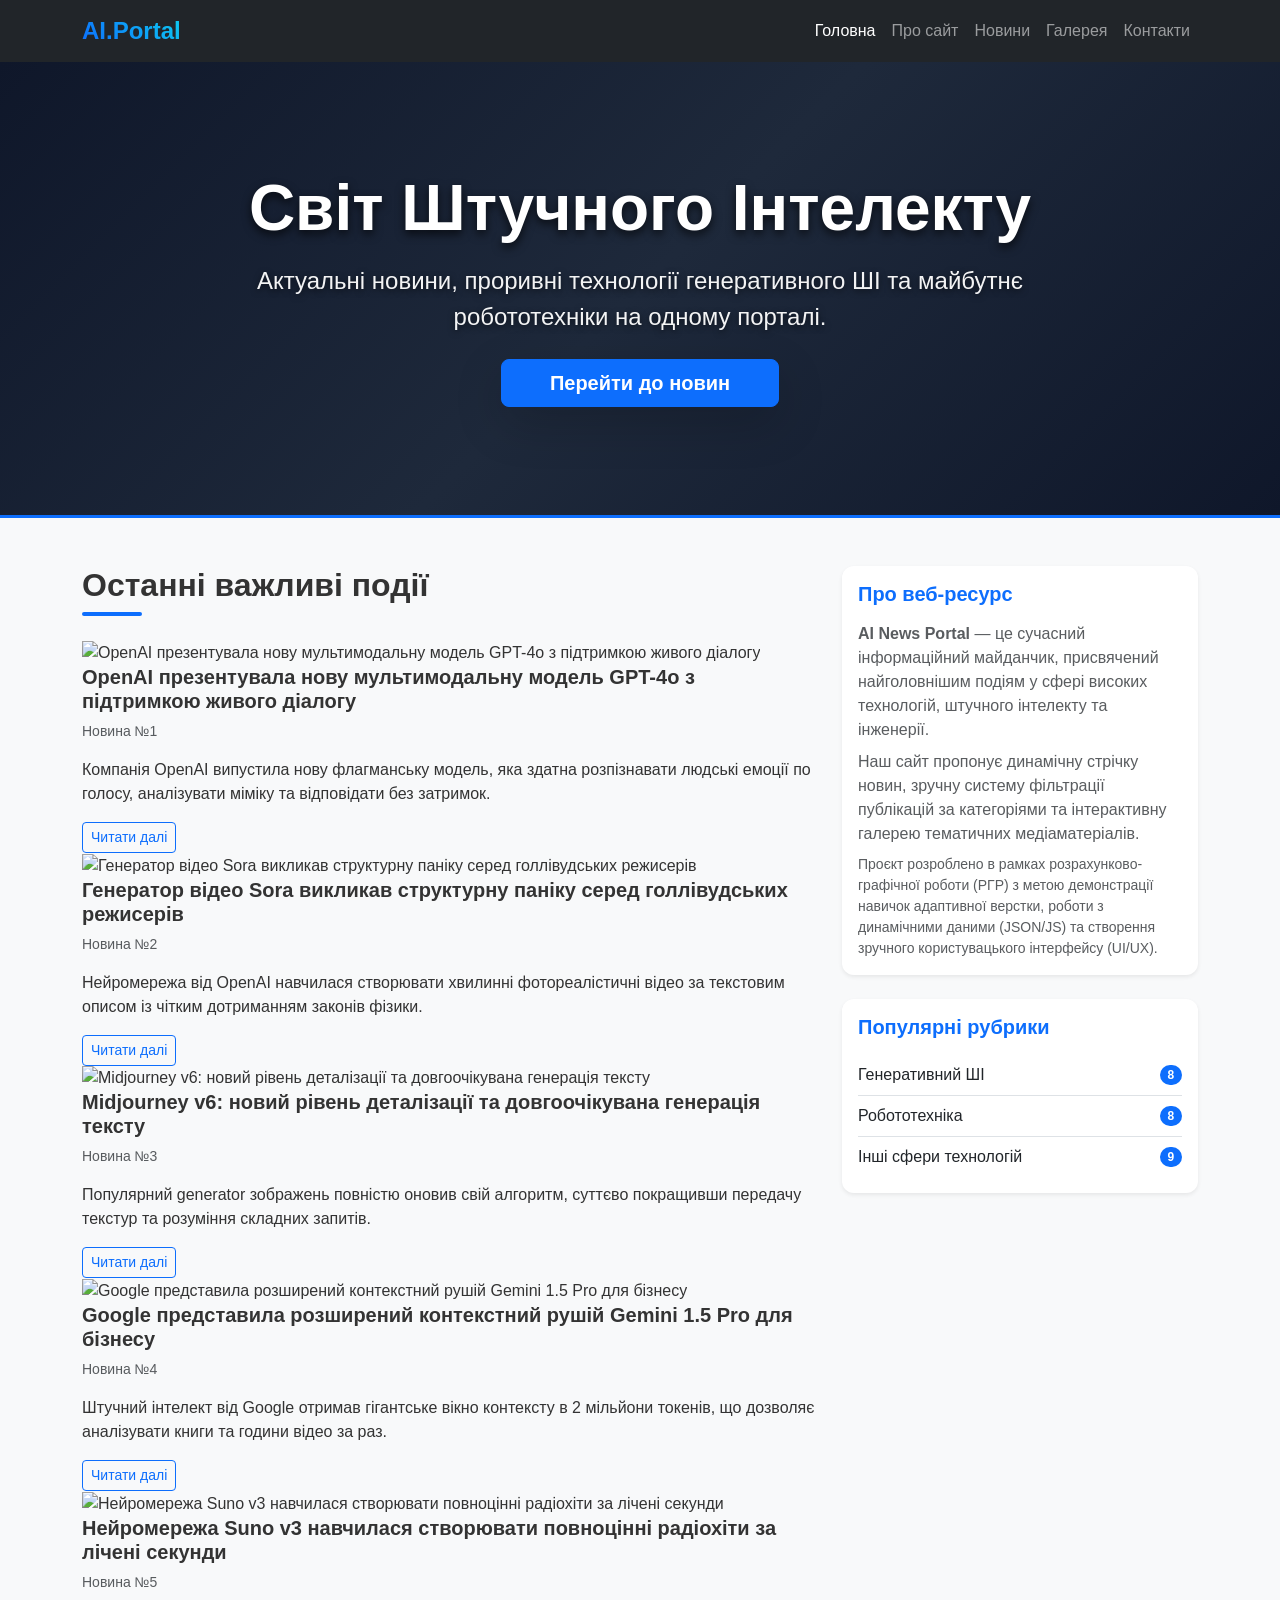
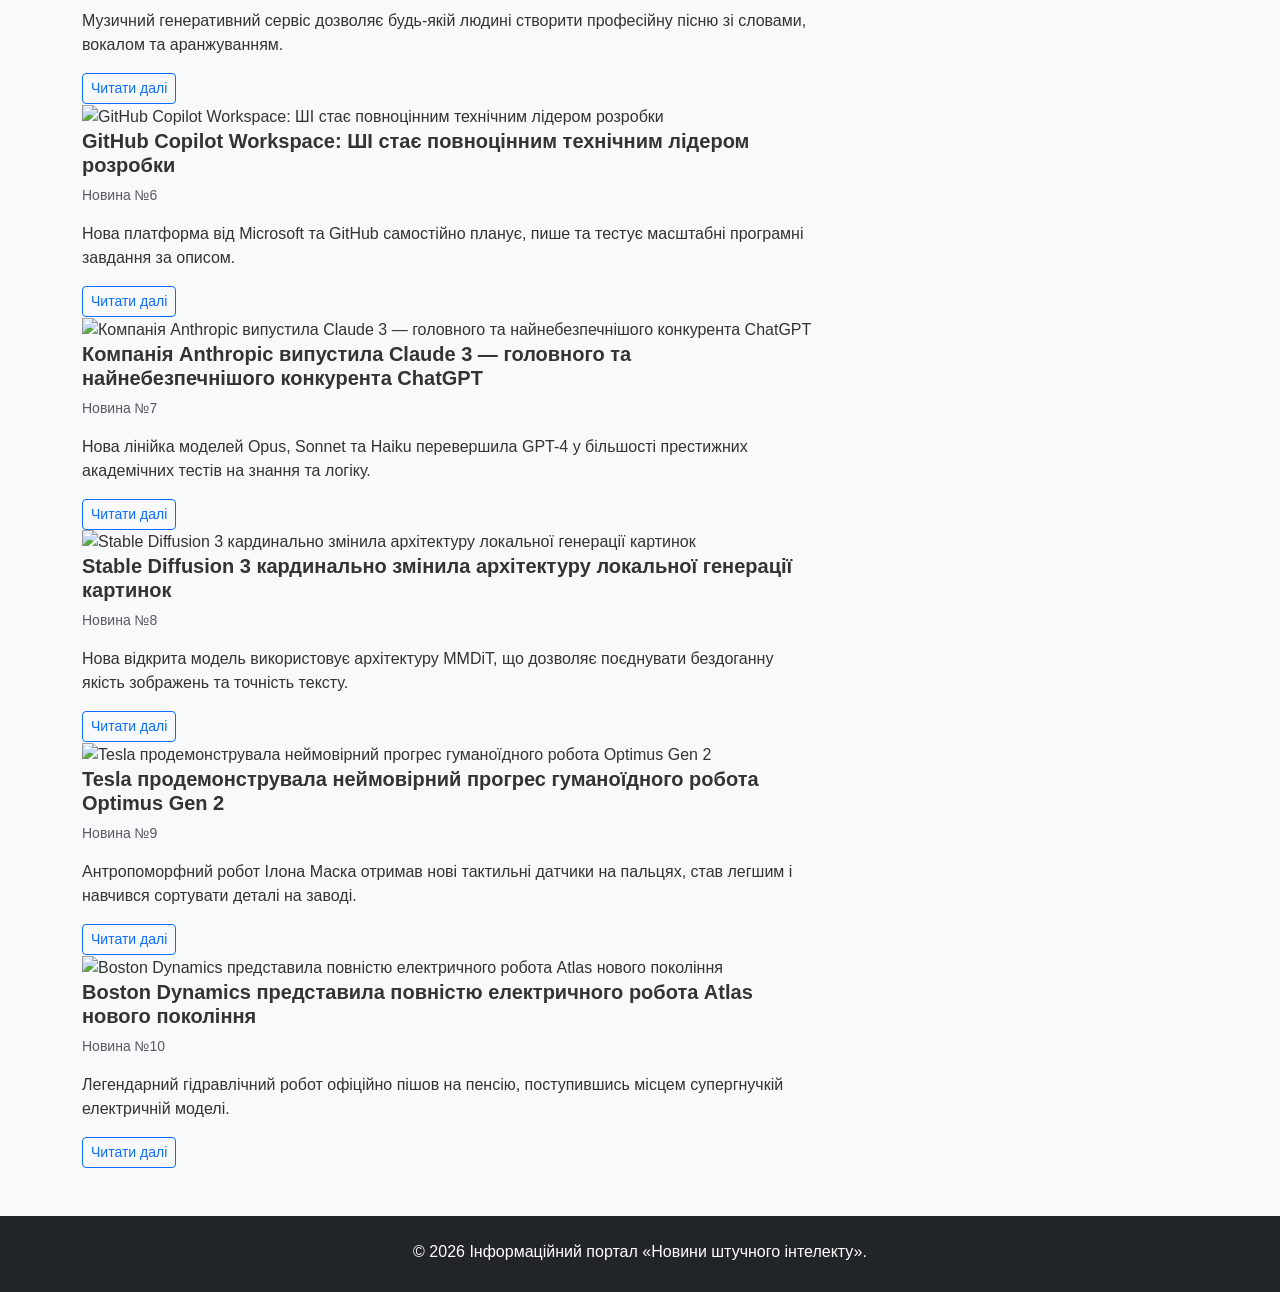
==== index.html @ ed29f71c "Add files via upload" ====
<!DOCTYPE html>
<html lang="uk">
<head>
    <meta charset="UTF-8">
    <meta name="viewport" content="width=device-width, initial-scale=1.0">
    <title>Головна | AI News Portal</title>
    <link href="https://cdn.jsdelivr.net/npm/bootstrap@5.3.2/dist/css/bootstrap.min.css" rel="stylesheet">
    <link rel="stylesheet" href="style.css">
</head>
<body>

    <header class="bg-dark text-white sticky-top">
        <nav class="navbar navbar-expand-lg navbar-dark container">
            <div class="container-fluid">
                <a class="navbar-brand" href="index.html"><span class="text-gradient">AI.Portal</span></a>
                <button class="navbar-toggler" type="button" data-bs-toggle="collapse" data-bs-target="#navbarNav">
                    <span class="navbar-toggler-icon"></span>
                </button>
                <div class="collapse navbar-collapse" id="navbarNav">
                    <ul class="navbar-nav ms-auto">
                        <li class="nav-item"><a class="nav-link active" href="index.html">Головна</a></li>
                        <li class="nav-item"><a class="nav-link" href="about.html">Про сайт</a></li>
                        <li class="nav-item"><a class="nav-link" href="news.html">Новини</a></li>
                        <li class="nav-item"><a class="nav-link" href="gallery.html">Галерея</a></li>
                        <li class="nav-item"><a class="nav-link" href="contacts.html">Контакти</a></li>
                    </ul>
                </div>
            </div>
        </nav>
    </header>

    <section class="hero-section text-center text-white d-flex align-items-center justify-content-center">
        <div class="container py-2">
            <h1 class="display-3 fw-bold mb-3" style="text-shadow: 0 4px 10px rgba(0,0,0,0.7);">Світ Штучного Інтелекту</h1>
            <p class="lead mb-4 fs-4 text-white" style="max-width: 800px; margin: 0 auto; text-shadow: 0 2px 6px rgba(0,0,0,0.6); opacity: 0.95;">
                Актуальні новини, проривні технології генеративного ШІ та майбутнє робототехніки на одному порталі.
            </p>
            <div class="mt-4">
                <a href="news.html" class="btn btn-primary btn-lg px-5 py-2.5 shadow-lg fw-bold">Перейти до новин</a>
            </div>
        </div>
    </section>

    <main class="container my-5">
        <div class="row">
            <div class="col-lg-8">
                <h2 class="fw-bold mb-4 position-relative section-title">Останні важливі події</h2>
                
                <div id="top-news-grid" class="news-container">
                    </div>
            </div>

            <div class="col-lg-4 mt-5 mt-lg-0">
                <div class="sticky-sidebar">
                    <div class="card sidebar-card mb-4 border-0 shadow-sm">
                        <div class="card-body">
                            <h5 class="fw-bold mb-3 text-primary">Про веб-ресурс</h5>
                            <p class="text-muted mb-2"><strong>AI News Portal</strong> — це сучасний інформаційний майданчик, присвячений найголовнішим подіям у сфері високих технологій, штучного інтелекту та інженерії.</p>
                            <p class="text-muted mb-2">Наш сайт пропонує динамічну стрічку новин, зручну систему фільтрації публікацій за категоріями та інтерактивну галерею тематичних медіаматеріалів.</p>
                            <p class="text-muted small mb-0">Проєкт розроблено в рамках розрахунково-графічної роботи (РГР) з метою демонстрації навичок адаптивної верстки, роботи з динамічними даними (JSON/JS) та створення зручного користувацького інтерфейсу (UI/UX).</p>
                        </div>
                    </div>

                    <div class="card sidebar-card border-0 shadow-sm">
                        <div class="card-body">
                            <h5 class="fw-bold mb-3 text-primary">Популярні рубрики</h5>
                            <div class="list-group list-group-flush">
                                <a href="news.html" class="list-group-item list-group-item-action d-flex justify-content-between align-items-center px-0">
                                    Генеративний ШІ <span class="badge bg-primary rounded-pill">8</span>
                                </a>
                                <a href="news.html" class="list-group-item list-group-item-action d-flex justify-content-between align-items-center px-0">
                                    Робототехніка <span class="badge bg-primary rounded-pill">8</span>
                                </a>
                                <a href="news.html" class="list-group-item list-group-item-action d-flex justify-content-between align-items-center px-0">
                                    Інші сфери технологій <span class="badge bg-primary rounded-pill">9</span>
                                </a>
                            </div>
                        </div>
                    </div>
                </div>
            </div>
        </div>
    </main>

    <div class="modal fade" id="newsModal" tabindex="-1" aria-labelledby="newsModalLabel" aria-hidden="true">
        <div class="modal-dialog modal-lg modal-dialog-centered">
            <div class="modal-content">
                <div class="modal-header bg-dark text-white">
                    <h5 class="modal-title" id="newsModalLabel">Назва новини</h5>
                    <button type="button" class="btn-close btn-close-white" data-bs-dismiss="modal" aria-label="Close"></button>
                </div>
                <div class="modal-body">
                    <img id="modal-img" src="" alt="" class="img-fluid rounded mb-3 w-100" style="max-height: 400px; object-fit: cover;">
                    <div id="modal-text" class="fs-5 lh-base"></div>
                </div>
                <div class="modal-footer">
                    <button type="button" class="btn btn-secondary" data-bs-dismiss="modal">Закрити</button>
                </div>
            </div>
        </div>
    </div>

    <footer class="bg-dark text-white text-center py-4 mt-5">
        <p class="mb-1">© 2026 Інформаційний портал «Новини штучного інтелекту».</p>
    </footer>

    <script src="https://code.jquery.com/jquery-3.7.1.min.js"></script>
    <script src="https://cdn.jsdelivr.net/npm/bootstrap@5.3.2/dist/js/bootstrap.bundle.min.js"></script>
    <script src="script.js"></script>
</body>
</html>
---- style.css ----
/* Загальні стилі сайту */
body {
    font-family: 'Segoe UI', Tahoma, Geneva, Verdana, sans-serif;
    background-color: #f8f9fa;
    color: #333333;
}

/* Градієнтний логотип в шапці */
.text-gradient {
    background: linear-gradient(45deg, #0d6efd, #0dcaf0);
    -webkit-background-clip: text;
    -webkit-text-fill-color: transparent;
    font-weight: bold;
    font-size: 1.5rem;
}

/* НАДІЙНИЙ ТЕМНИЙ БАННЕР (ГРАДІЄНТ ЗАМІСТЬ КАРТИНКИ) */
.hero-section {
    /* Сучасний глибокий хай-тек градієнт, який працює ЗАВЖДИ */
    background: linear-gradient(135deg, #0f172a 0%, #1e293b 50%, #0f172a 100%);
    padding: 100px 0; /* Комфортні відступи */
    position: relative;
    border-bottom: 3px solid #0d6efd; /* Стильна синя лінія знизу баннера */
}

/* Заголовок секції новин */
.section-title::after {
    content: '';
    display: block;
    width: 60px;
    height: 4px;
    background: #0d6efd;
    margin-top: 8px;
    border-radius: 2px;
}

/* Фіксований сайдбар при прокрутці */
.sticky-sidebar {
    position: sticky;
    top: 90px;
}

/* Стилізація карток */
.sidebar-card, .news-card {
    border-radius: 12px !important;
    transition: transform 0.2s ease, box-shadow 0.2s ease;
}

.news-card:hover {
    transform: translateY(-5px);
    box-shadow: 0 10px 20px rgba(0,0,0,0.15) !important;
}
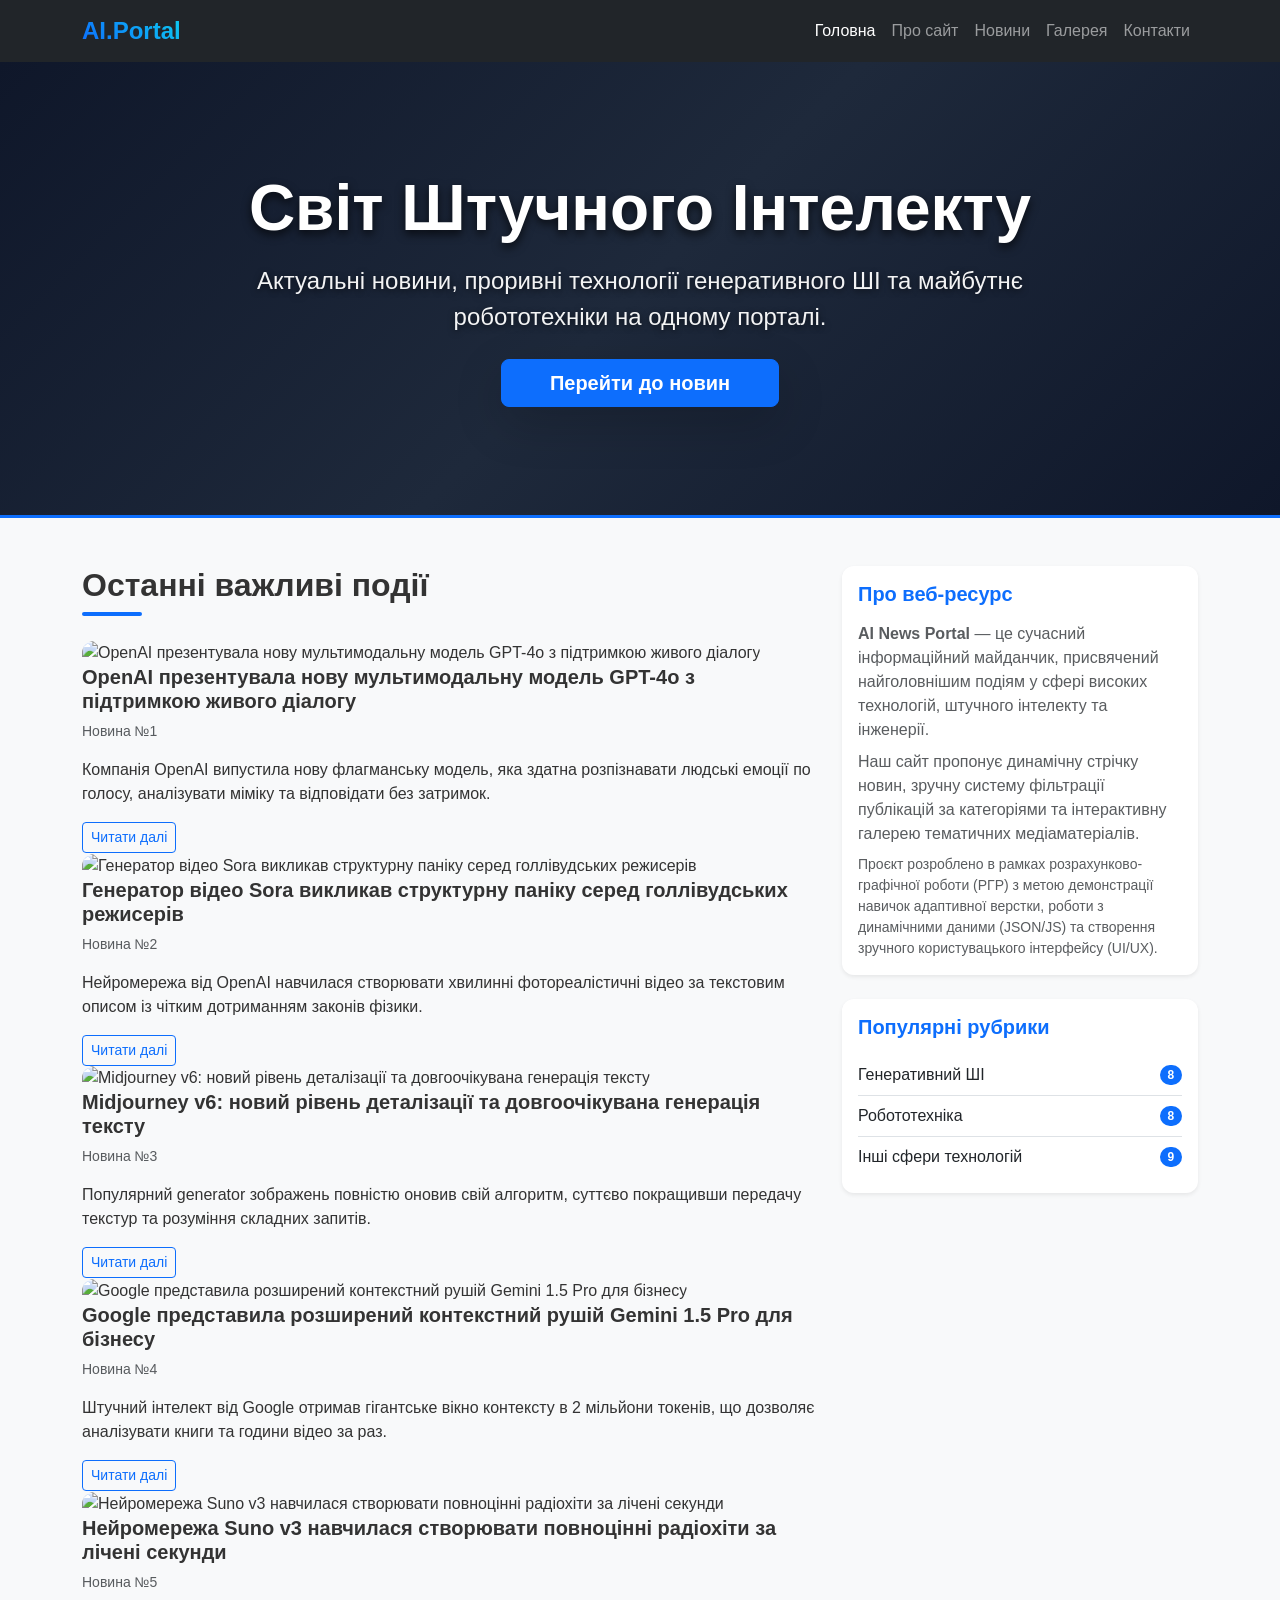
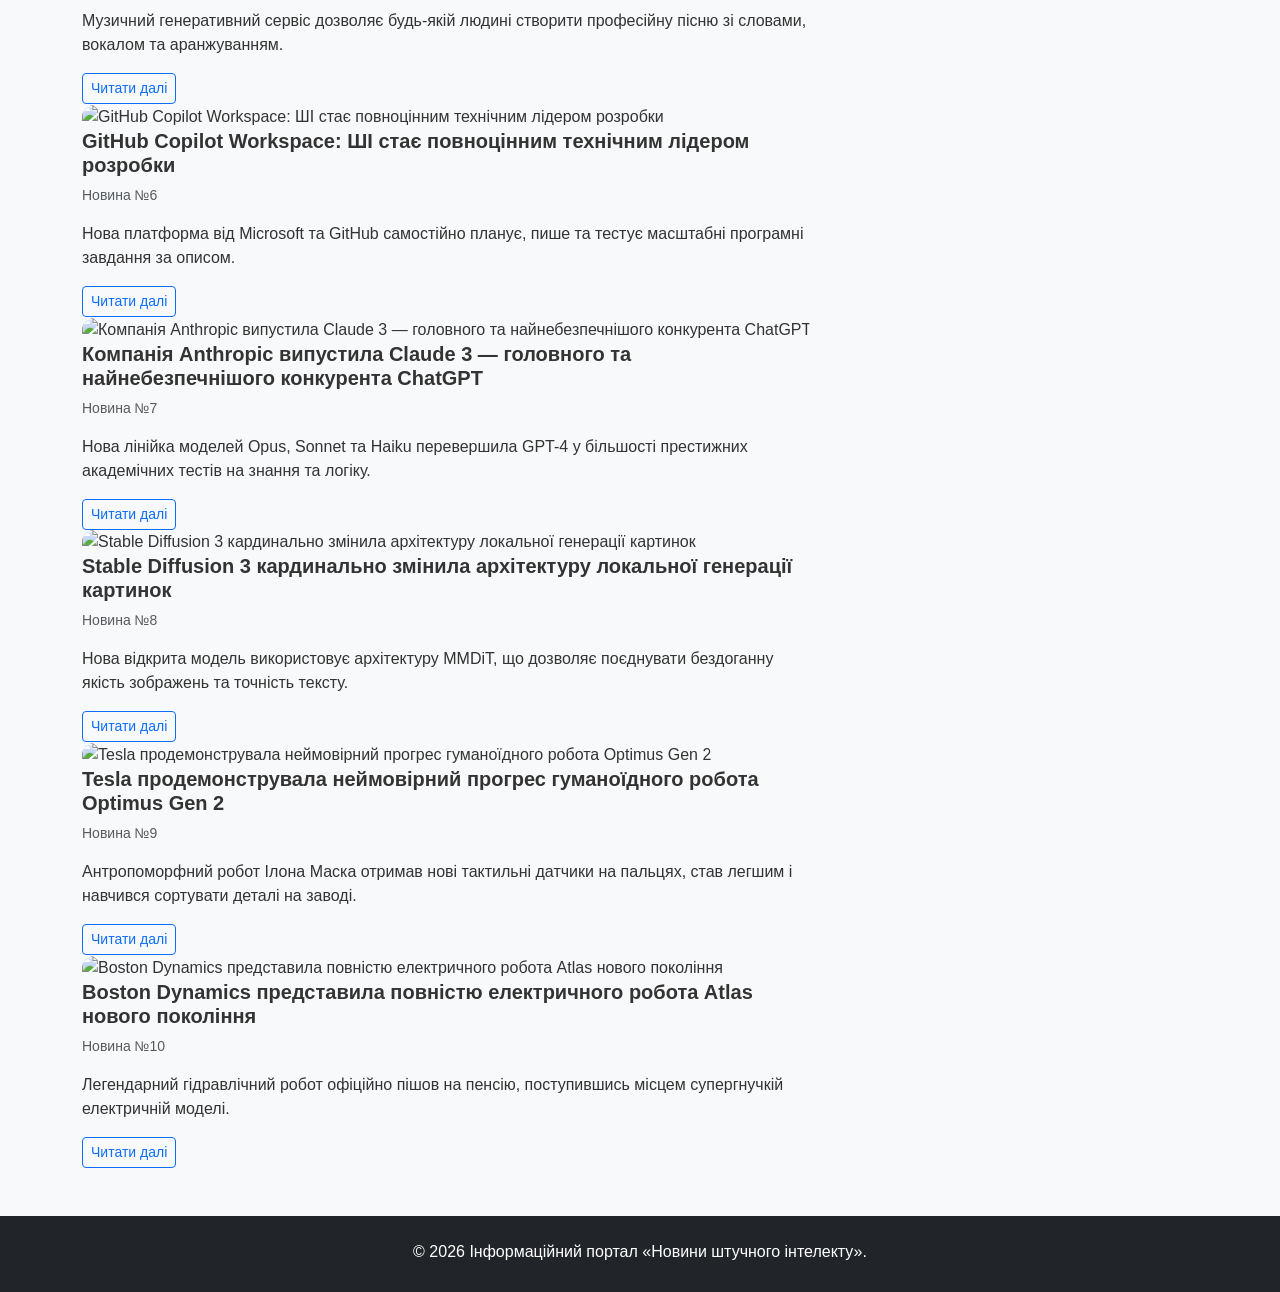
==== commit 4b0aca85: "Update index.html" ====
--- a/index.html
+++ b/index.html
@@ -43,14 +43,7 @@
 
     <main class="container my-5">
         <div class="row">
-            <div class="col-lg-8">
-                <h2 class="fw-bold mb-4 position-relative section-title">Останні важливі події</h2>
-                
-                <div id="top-news-grid" class="news-container">
-                    </div>
-            </div>
-
-            <div class="col-lg-4 mt-5 mt-lg-0">
+            <div class="col-lg-4 mb-5 mb-lg-0 order-1 order-lg-2">
                 <div class="sticky-sidebar">
                     <div class="card sidebar-card mb-4 border-0 shadow-sm">
                         <div class="card-body">
@@ -78,6 +71,13 @@
                         </div>
                     </div>
                 </div>
+            </div>
+
+            <div class="col-lg-8 order-2 order-lg-1">
+                <h2 class="fw-bold mb-4 position-relative section-title">Останні важливі події</h2>
+                
+                <div id="top-news-grid" class="news-container">
+                    </div>
             </div>
         </div>
     </main>
@@ -108,4 +108,4 @@
     <script src="https://cdn.jsdelivr.net/npm/bootstrap@5.3.2/dist/js/bootstrap.bundle.min.js"></script>
     <script src="script.js"></script>
 </body>
-</html>+</html>
--- a/style.css
+++ b/style.css
@@ -49,4 +49,60 @@
 .news-card:hover {
     transform: translateY(-5px);
     box-shadow: 0 10px 20px rgba(0,0,0,0.15) !important;
-}+}
+
+/* ==========================================================================
+   АДАПТИВНОСТЬ И ОПТИМИЗАЦИЯ ИЗОБРАЖЕНИЙ (ДЛЯ МОБИЛЬНЫХ И ПЛАНШЕТОВ)
+   ========================================================================== */
+
+/* Настройки для картинок в карточках новостей и динамической сетке */
+.news-card img, 
+#top-news-grid img,
+.card-img-top {
+    width: 100% !important;
+    height: auto !important;
+    aspect-ratio: 16 / 9;    /* Фиксирует правильные пропорции 16:9, чтобы фото не сплющивалось */
+    object-fit: cover;       /* Картинка аккуратно заполняет блок без деформации и "мыла" */
+    object-position: center; /* Центрирует изображение при обрезке */
+    
+    /* Идеально скругляем верхние углы картинок под радиус твоих карточек (12px) */
+    border-top-left-radius: 12px !important;
+    border-top-right-radius: 12px !important;
+}
+
+/* Исправление адаптивности для картинки внутри модального окна (при клике) */
+#modal-img {
+    width: 100% !important;
+    height: auto !important;
+    aspect-ratio: 16 / 9;
+    object-fit: cover;
+    object-position: center;
+}
+
+/* Адаптивная верстка под экраны телефонов */
+@media (max-width: 768px) {
+    /* Корректируем гигантский главный баннер, чтобы он аккуратно смотрелся на мобилке */
+    .hero-section h1 {
+        font-size: 2.2rem !important;
+    }
+    
+    .hero-section p {
+        font-size: 1.1rem !important;
+    }
+    
+    .hero-section {
+        padding: 60px 0;
+    }
+
+    /* На узких экранах смартфонов пропорция 4:3 (более квадратная) выглядит в сетке лучше, чем узкая 16:9 */
+    .news-card img, 
+    #top-news-grid img {
+        aspect-ratio: 4 / 3; 
+        max-height: 250px; /* Защита от избыточного растягивания */
+    }
+
+    /* Ограничиваем высоту картинки в модальном окне на телефоне, чтобы оставалось место для текста */
+    #modal-img {
+        max-height: 220px;
+    }
+}
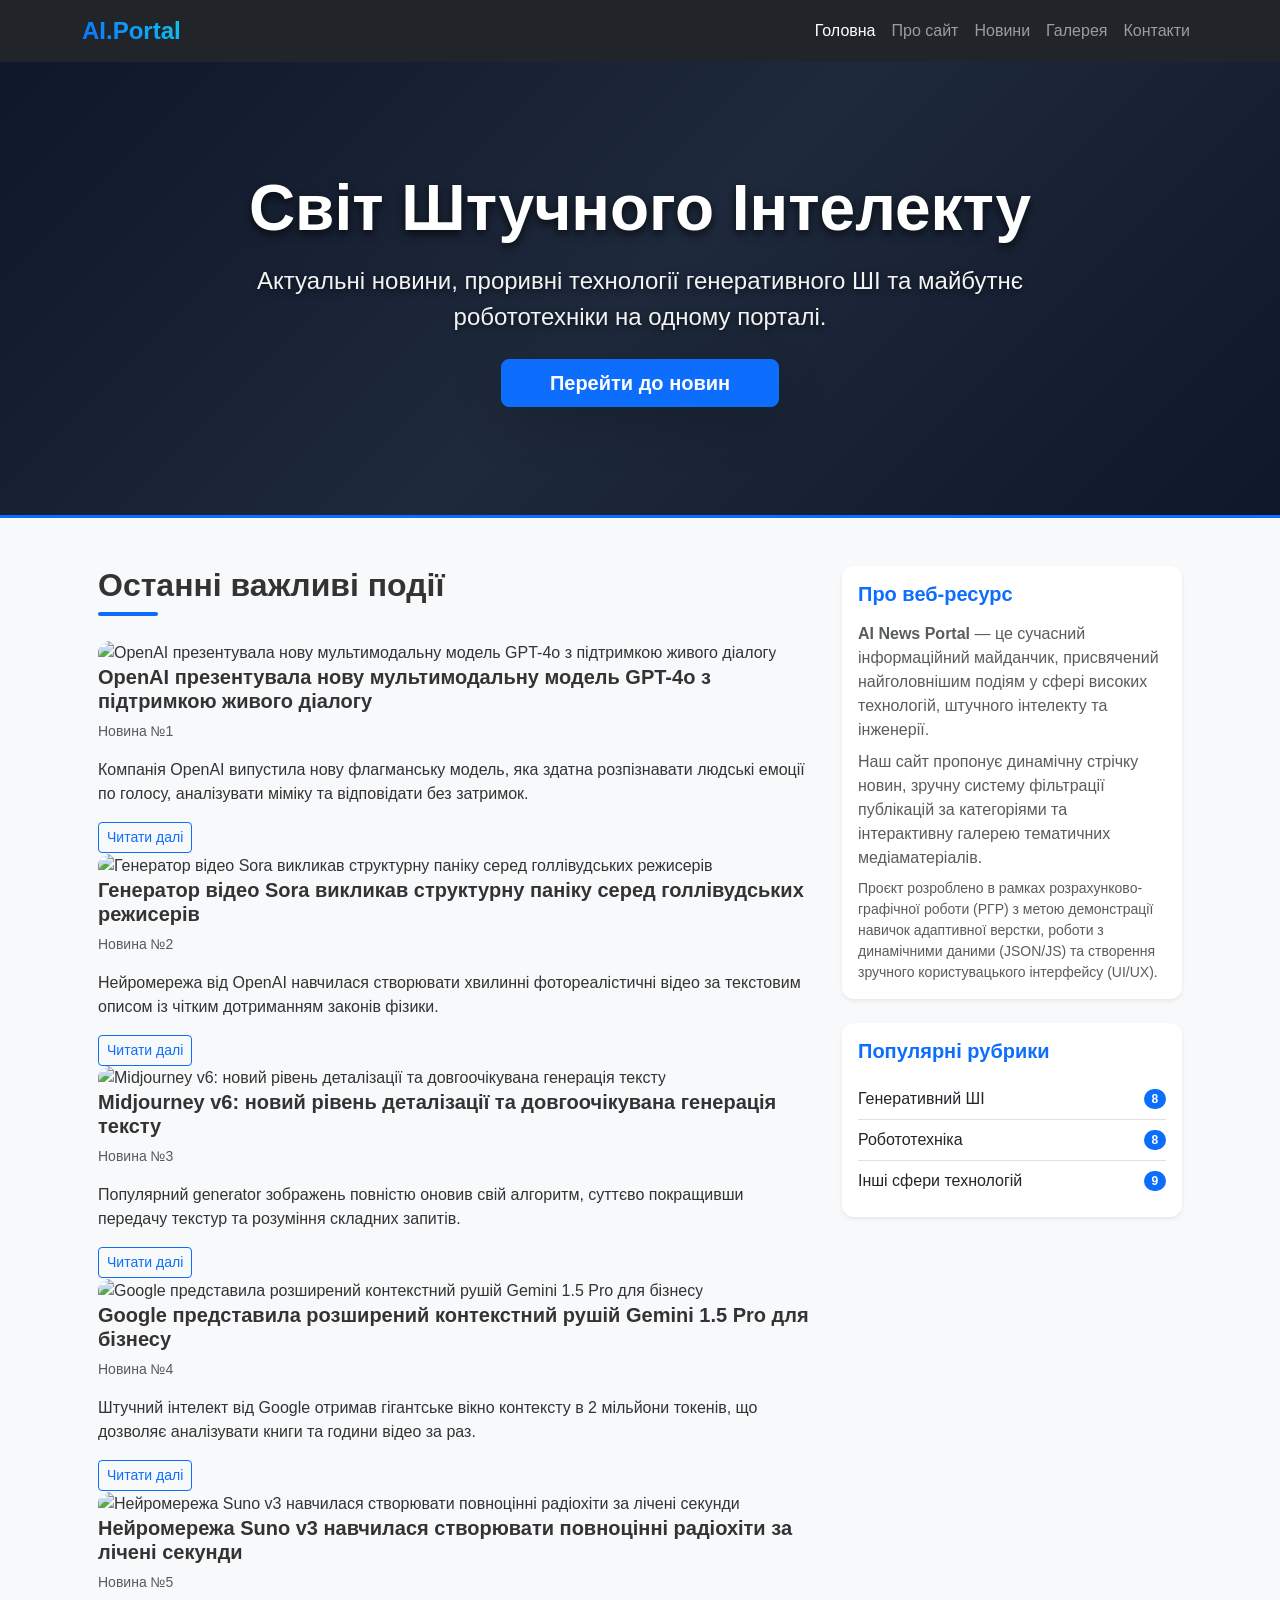
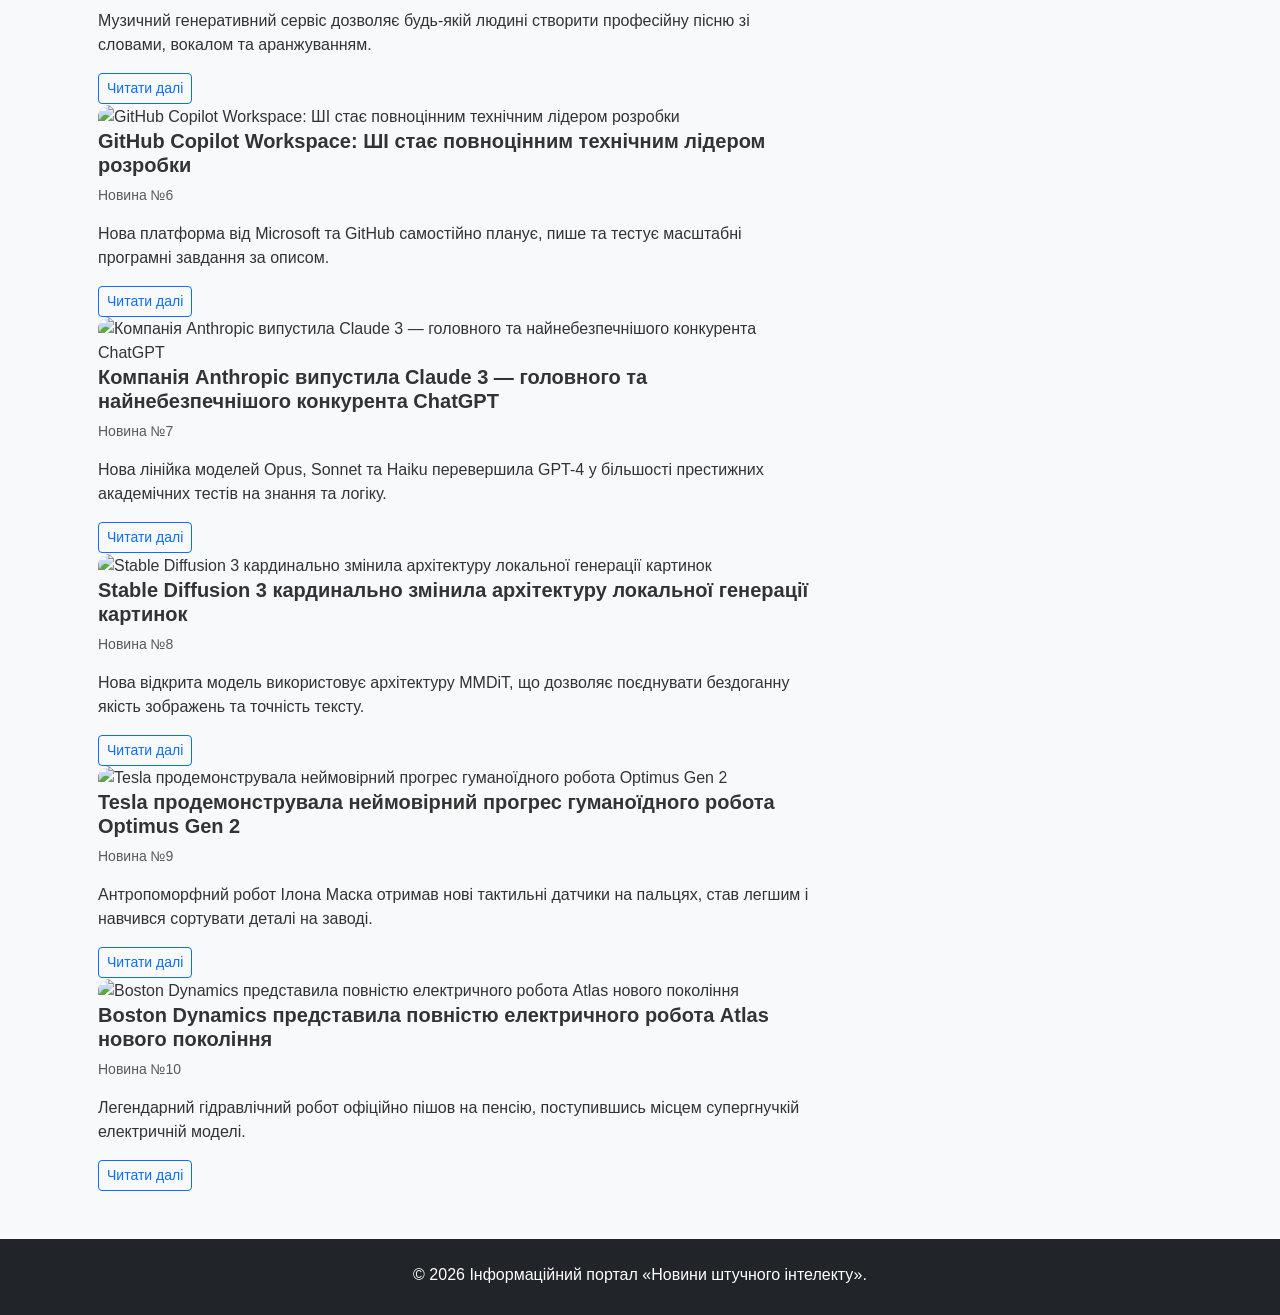
==== commit 47593caa: "Update index.html" ====
--- a/index.html
+++ b/index.html
@@ -42,8 +42,7 @@
     </section>
 
     <main class="container my-5">
-        <div class="row">
-            <div class="col-lg-4 mb-5 mb-lg-0 order-1 order-lg-2">
+        <div class="row w-100 m-0"> <div class="col-12 col-lg-4 mb-5 mb-lg-0 order-1 order-lg-2 p-0 px-lg-3">
                 <div class="sticky-sidebar">
                     <div class="card sidebar-card mb-4 border-0 shadow-sm">
                         <div class="card-body">
@@ -73,12 +72,13 @@
                 </div>
             </div>
 
-            <div class="col-lg-8 order-2 order-lg-1">
+            <div class="col-12 col-lg-8 order-2 order-lg-1 p-0 px-lg-3">
                 <h2 class="fw-bold mb-4 position-relative section-title">Останні важливі події</h2>
                 
                 <div id="top-news-grid" class="news-container">
                     </div>
             </div>
+
         </div>
     </main>
 
